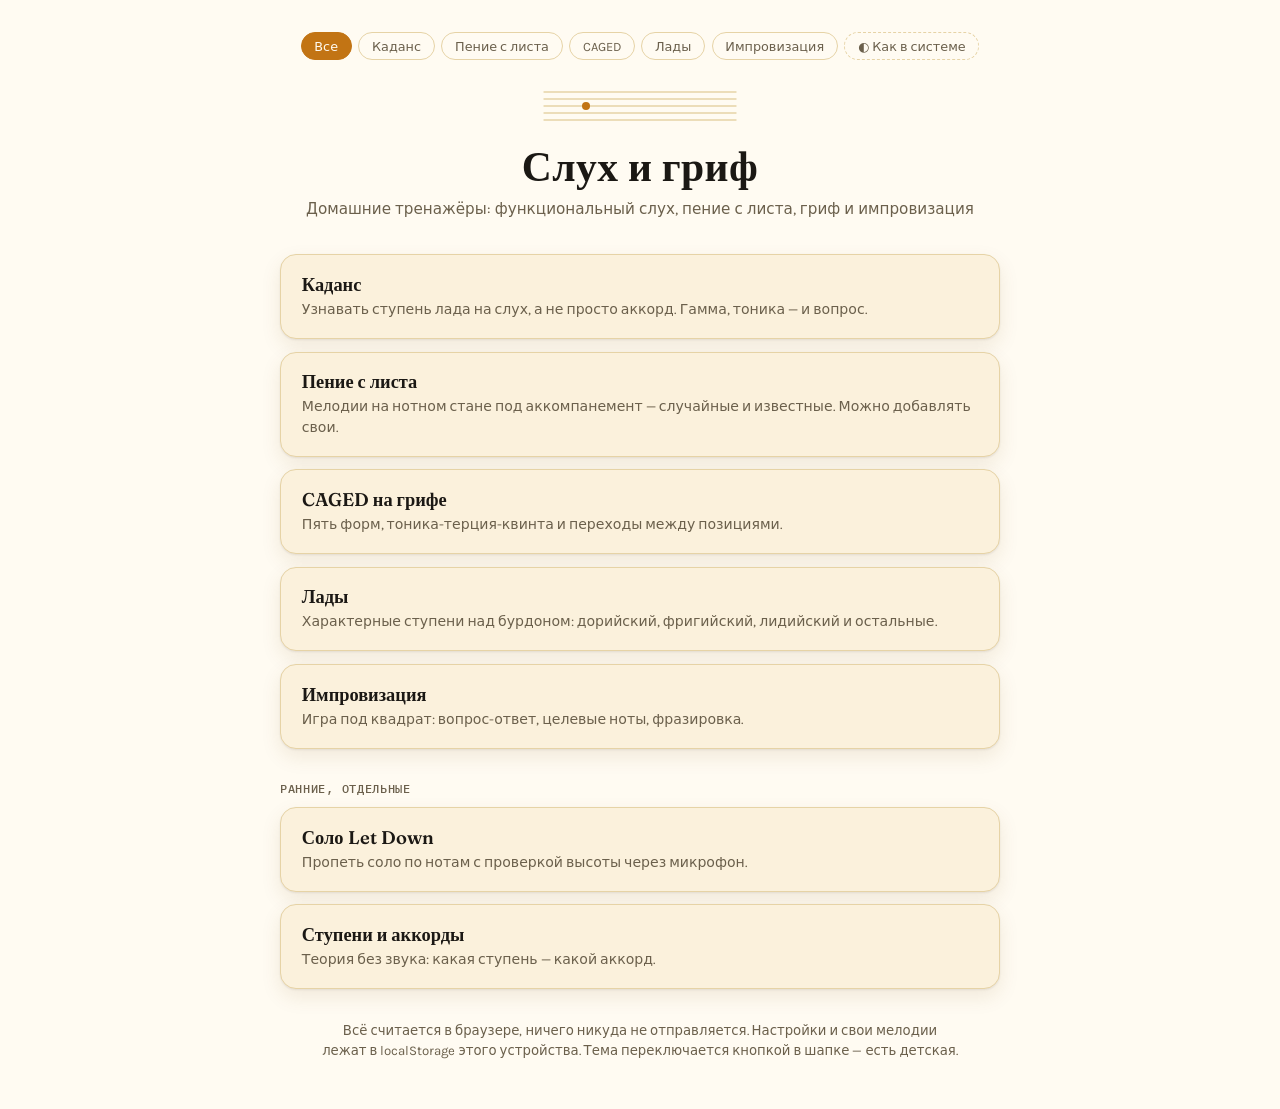
==== index.html @ bdaf2ca6 "Тренажёры слуха: титульная страница, детская тема, три кота" ====
<!doctype html>
<meta charset="utf-8">
<meta name="viewport" content="width=device-width, initial-scale=1">
<title>Слух и гриф — тренажёры</title>
<link rel="stylesheet" href="https://fonts.googleapis.com/css2?family=Fraunces:opsz,wght@9..144,400;9..144,500;9..144,600;9..144,700&family=Karla:wght@400;500;600;700&family=IBM+Plex+Mono:wght@400;500&display=swap">
<script src="ear-theme.js"></script>
<link rel="stylesheet" href="ear-common.css">
<link rel="stylesheet" href="ear-kid.css">
<style>
  .page{ max-width:760px; }
  .cards{ display:grid; gap:.8rem; }
  .card{
    display:block; text-decoration:none; color:inherit;
    background:var(--paper-raised); border:1px solid var(--line); border-radius:16px;
    padding:1.1rem 1.3rem; box-shadow:var(--shadow);
    transition:border-color .15s ease, transform .1s ease;
  }
  .card:hover{ border-color:var(--brass); transform:translateY(-2px); }
  .card h2{ font-size:1.15rem; font-weight:600; margin-bottom:.25rem; }
  .card p{ margin:0; font-size:.88rem; color:var(--muted); line-height:1.45; }
  :root[data-theme="kid"] .card{ border-width:2px; border-radius:26px; }
  :root[data-theme="kid"] .card h2{ font-size:1.3rem; font-weight:700; }
  .group{ margin-top:2rem; }
  .group h3{
    font-family:var(--font-mono); font-size:.72rem; font-weight:500; text-transform:uppercase;
    letter-spacing:.06em; color:var(--muted); margin:0 0 .7rem;
  }
</style>

<div class="page">
  <nav class="site-nav" aria-label="Тренажёры">
    <a href="index.html" aria-current="page">Все</a>
    <a href="cadence.html">Каданс</a>
    <a href="solfege.html">Пение с листа</a>
    <a href="caged.html">CAGED</a>
    <a href="modes.html">Лады</a>
    <a href="improv.html">Импровизация</a>
  </nav>

  <header class="hero">
    <svg class="staff" viewBox="0 0 200 40" aria-hidden="true">
      <line x1="4" y1="8" x2="196" y2="8"/><line x1="4" y1="15" x2="196" y2="15"/>
      <line x1="4" y1="22" x2="196" y2="22"/><line x1="4" y1="29" x2="196" y2="29"/>
      <line x1="4" y1="36" x2="196" y2="36"/><circle cx="46" cy="22" r="4"/>
    </svg>
    <h1>Слух и гриф</h1>
    <p class="tagline">Домашние тренажёры: функциональный слух, пение с листа, гриф и импровизация</p>
  </header>

  <main>
    <div class="cards">
      <a class="card" href="cadence.html">
        <h2>Каданс</h2>
        <p>Узнавать ступень лада на слух, а не просто аккорд. Гамма, тоника — и вопрос.</p>
      </a>
      <a class="card" href="solfege.html">
        <h2>Пение с листа</h2>
        <p>Мелодии на нотном стане под аккомпанемент — случайные и известные. Можно добавлять свои.</p>
      </a>
      <a class="card" href="caged.html">
        <h2>CAGED на грифе</h2>
        <p>Пять форм, тоника-терция-квинта и переходы между позициями.</p>
      </a>
      <a class="card" href="modes.html">
        <h2>Лады</h2>
        <p>Характерные ступени над бурдоном: дорийский, фригийский, лидийский и остальные.</p>
      </a>
      <a class="card" href="improv.html">
        <h2>Импровизация</h2>
        <p>Игра под квадрат: вопрос-ответ, целевые ноты, фразировка.</p>
      </a>
    </div>

    <div class="group">
      <h3>Ранние, отдельные</h3>
      <div class="cards">
        <a class="card" href="ear_trainer.html">
          <h2>Соло Let Down</h2>
          <p>Пропеть соло по нотам с проверкой высоты через микрофон.</p>
        </a>
        <a class="card" href="theory_trainer.html">
          <h2>Ступени и аккорды</h2>
          <p>Теория без звука: какая ступень — какой аккорд.</p>
        </a>
      </div>
    </div>

    <p class="notes">
      Всё считается в браузере, ничего никуда не отправляется. Настройки и свои мелодии лежат
      в localStorage этого устройства. Тема переключается кнопкой в шапке — есть детская.
    </p>
  </main>
</div>
---- ear-common.css ----
:root{
    --ink:#1b1814;
    --paper:#fffbf2;
    --paper-raised:#fbf1dc;
    --line:#e6d3a6;
    --muted:#6b604c;
    --brass:#c27414;
    --brass-deep:#94550a;
    --brass-tint:#ffe3ad;
    --on-brass:#fffaf0;
    color-scheme:light;
    --good:#16894a;
    --good-bg:#d9f5e3;
    --bad:#d2302a;
    --bad-bg:#fde0dc;
    --shadow:0 1px 2px rgba(33,29,26,.08), 0 8px 20px rgba(120,80,20,.10);
    --tone-r:#d27a0a; --tone-3:#15994f; --tone-5:#2266dd; --tone-7:#a032c8; --tone-char:#e8361c; --tone-x:#8a7f6a;
    --wood:#f3e2bb; --fret:#c4a36a; --string:#7d6a48; --inlay:#e0c68c; --dot-text:#ffffff;
    --font-display:'Fraunces', Georgia, 'Times New Roman', serif;
    --font-body:'Karla', 'Segoe UI', system-ui, sans-serif;
    --font-mono:'IBM Plex Mono', 'SFMono-Regular', Consolas, monospace;
  }
  @media (prefers-color-scheme: dark){
    :root:not([data-theme="light"]):not([data-theme="kid"]){
      --ink:#fbf3e2;
      --paper:#16120c;
      --paper-raised:#231b10;
      --line:#57432a;
      --muted:#c4b391;
      --brass:#ffb040;
      --brass-deep:#ffc870;
      --brass-tint:#4d3410;
      --on-brass:#1b1206;
    color-scheme:dark;
      --good:#4ee08c;
      --good-bg:#12351f;
      --bad:#ff6f66;
      --bad-bg:#43191a;
      --shadow:0 1px 2px rgba(0,0,0,.5), 0 10px 26px rgba(0,0,0,.45);
      --tone-r:#ffb03a; --tone-3:#3fe486; --tone-5:#5ca8ff; --tone-7:#dc8cff; --tone-char:#ff5f3d; --tone-x:#a8997a;
      --wood:#3b2d1b; --fret:#8a6c42; --string:#c9b187; --inlay:#5e4a2c; --dot-text:#14100a;
    }
  }
  :root[data-theme="dark"]{
    --ink:#fbf3e2;
    --paper:#16120c;
    --paper-raised:#231b10;
    --line:#57432a;
    --muted:#c4b391;
    --brass:#ffb040;
    --brass-deep:#ffc870;
    --brass-tint:#4d3410;
    --on-brass:#1b1206;
    color-scheme:dark;
    --good:#4ee08c;
    --good-bg:#12351f;
    --bad:#ff6f66;
    --bad-bg:#43191a;
    --shadow:0 1px 2px rgba(0,0,0,.5), 0 10px 26px rgba(0,0,0,.45);
    --tone-r:#ffb03a; --tone-3:#3fe486; --tone-5:#5ca8ff; --tone-7:#dc8cff; --tone-char:#ff5f3d; --tone-x:#a8997a;
    --wood:#3b2d1b; --fret:#8a6c42; --string:#c9b187; --inlay:#5e4a2c; --dot-text:#14100a;
  }

  *{ box-sizing:border-box; }
  body{
    margin:0;
    background:var(--paper);
    color:var(--ink);
    font-family:var(--font-body);
    -webkit-font-smoothing:antialiased;
  }
  .page{
    max-width:920px;
    margin:0 auto;
    padding-inline:20px;
    padding-block:32px 48px;
  }
  h1,h2{ font-family:var(--font-display); margin:0; text-wrap:balance; }
  button{ font-family:inherit; }
  :focus-visible{ outline:2px solid var(--brass); outline-offset:2px; }

  .hero{ text-align:center; margin-bottom:2.25rem; }
  .staff{ width:200px; max-width:60%; height:auto; margin:0 auto 1rem; display:block; }
  .staff line{ stroke:var(--line); stroke-width:1.4; stroke-linecap:round; }
  .staff circle{ fill:var(--brass); }
  .hero h1{ font-size:clamp(2rem, 5vw, 2.6rem); font-weight:600; letter-spacing:.01em; }
  .tagline{ margin:.5rem 0 0; color:var(--muted); font-size:.95rem; }

  .layout{
    display:grid;
    grid-template-columns:1fr 300px;
    gap:2rem;
    align-items:start;
  }
  @media (max-width:760px){
    .layout{ grid-template-columns:1fr; }
  }

  .trainer{
    background:var(--paper-raised);
    border:1px solid var(--line);
    border-radius:16px;
    padding:1.75rem;
    box-shadow:var(--shadow);
  }

  .tabs{
    display:flex;
    border:1px solid var(--line);
    border-radius:999px;
    overflow:hidden;
    margin-bottom:1.5rem;
  }
  .tabs button{
    flex:1;
    padding:.6rem 0;
    border:none;
    background:var(--paper);
    color:var(--muted);
    font-size:.9rem;
    font-weight:600;
    cursor:pointer;
  }
  .tabs button.active{ background:var(--brass); color:var(--on-brass); }

  .context-bar{
    display:flex;
    justify-content:space-between;
    gap:1rem;
    flex-wrap:wrap;
    font-family:var(--font-mono);
    font-size:.75rem;
    letter-spacing:.03em;
    color:var(--muted);
    text-transform:uppercase;
    margin-bottom:1.5rem;
  }
  #keyReadout{ color:var(--brass-deep); font-weight:500; }

  .stage{
    display:flex;
    flex-direction:column;
    align-items:center;
    gap:.75rem;
    margin-bottom:1.5rem;
  }
  .play-btn{
    display:inline-flex;
    align-items:center;
    gap:.6rem;
    padding:.9rem 1.75rem;
    border:none;
    border-radius:999px;
    background:var(--brass);
    color:var(--on-brass);
    font-size:1rem;
    font-weight:600;
    cursor:pointer;
    box-shadow:var(--shadow);
    transition:background .15s ease, transform .15s ease;
  }
  .play-btn:hover{ background:var(--brass-deep); transform:translateY(-1px); }
  .play-btn:active{ transform:translateY(0); }
  .play-btn svg{ width:16px; height:16px; fill:currentColor; }

  .ghost-btn{
    background:transparent;
    border:1px solid var(--line);
    color:var(--muted);
    padding:.5rem 1.1rem;
    border-radius:999px;
    font-size:.85rem;
    cursor:pointer;
    transition:border-color .15s ease, color .15s ease;
  }
  .ghost-btn:hover{ border-color:var(--brass); color:var(--brass-deep); }

  .feedback{
    min-height:2.4rem;
    display:flex;
    align-items:center;
    justify-content:center;
    text-align:center;
    font-size:.95rem;
    font-weight:600;
    border-radius:10px;
    padding:0 .75rem;
    margin-bottom:1.25rem;
    color:var(--muted);
  }
  .feedback.good{ background:var(--good-bg); color:var(--good); }
  .feedback.bad{ background:var(--bad-bg); color:var(--bad); }

  .degrees{
    display:flex;
    flex-wrap:wrap;
    gap:.6rem;
    justify-content:center;
    margin-bottom:1.25rem;
  }
  .degree-tile{
    flex:1 1 64px;
    max-width:88px;
    display:flex;
    flex-direction:column;
    align-items:center;
    gap:.15rem;
    padding:.85rem .5rem .65rem;
    background:var(--paper);
    border:1.5px solid var(--line);
    border-radius:12px;
    cursor:pointer;
    transition:border-color .15s ease, background .15s ease, transform .1s ease;
  }
  .degree-tile:hover:not(:disabled){ border-color:var(--brass); transform:translateY(-2px); }
  .degree-tile:disabled{ cursor:default; }
  .degree-tile .roman{ font-family:var(--font-display); font-size:1.5rem; font-weight:600; line-height:1; }
  .degree-tile .chordname{ font-family:var(--font-mono); font-size:.68rem; color:var(--muted); }
  .degree-tile.is-correct{ background:var(--good-bg); border-color:var(--good); }
  .degree-tile.is-correct .roman{ color:var(--good); }
  .degree-tile.is-wrong{ background:var(--bad-bg); border-color:var(--bad); }
  .degree-tile.is-wrong .roman{ color:var(--bad); }
  .degrees.sevenths .degree-tile{ max-width:118px; flex-basis:88px; }
  .degrees.sevenths .roman{ font-size:1.1rem; letter-spacing:-0.01em; }
  .degrees.sevenths .chordname{ font-size:.62rem; }
  @media (prefers-reduced-motion: no-preference){
    .degree-tile.is-wrong{ animation:shake .3s ease; }
  }
  @keyframes shake{
    0%,100%{ transform:translateX(0); }
    25%{ transform:translateX(-3px); }
    75%{ transform:translateX(3px); }
  }

  .slots{
    display:flex;
    flex-wrap:wrap;
    gap:.5rem;
    justify-content:center;
    margin-bottom:1.25rem;
  }
  .slot{
    min-width:72px;
    padding:.55rem .5rem;
    display:flex;
    flex-direction:column;
    align-items:center;
    gap:.1rem;
    border:1.5px dashed var(--line);
    border-radius:10px;
    background:var(--paper);
    transition:border-color .15s ease, background .15s ease;
  }
  .slot-mark{ font-family:var(--font-mono); font-size:.62rem; color:var(--muted); }
  .slot-sym{ font-family:var(--font-display); font-size:1.15rem; font-weight:600; min-height:1.3em; }
  .slot-name{ font-family:var(--font-mono); font-size:.62rem; color:var(--muted); min-height:1em; }
  .slot-correct{ display:block; font-family:var(--font-mono); font-size:.62rem; color:var(--good); margin-top:.2rem; }
  .slot.is-current{ border-style:solid; border-color:var(--brass); box-shadow:0 0 0 3px var(--brass-tint); }
  .slot.is-correct{ border-style:solid; border-color:var(--good); background:var(--good-bg); }
  .slot.is-correct .slot-sym{ color:var(--good); }
  .slot.is-wrong{ border-style:solid; border-color:var(--bad); background:var(--bad-bg); }
  .slot.is-wrong .slot-sym{ color:var(--bad); }

  .prog-name{
    text-align:center;
    font-size:.85rem;
    font-style:italic;
    color:var(--brass-deep);
    margin:-.5rem 0 1.25rem;
  }

  .next-btn{
    display:block;
    margin:0 auto;
    background:transparent;
    border:1.5px solid var(--brass);
    color:var(--brass-deep);
    padding:.6rem 1.4rem;
    border-radius:999px;
    font-weight:600;
    cursor:pointer;
    transition:background .15s ease, color .15s ease;
  }
  .next-btn:hover{ background:var(--brass); color:var(--on-brass); }

  .settings{
    background:var(--paper-raised);
    border:1px solid var(--line);
    border-radius:16px;
    padding:1.5rem;
    display:flex;
    flex-direction:column;
    gap:1.1rem;
    box-shadow:var(--shadow);
  }
  @media (min-width:761px){
    .settings{ position:sticky; top:calc(env(safe-area-inset-top,0px) + 16px); }
  }
  .settings h2{ font-size:1.1rem; font-weight:600; margin-bottom:.15rem; }
  .settings label{ display:flex; flex-direction:column; gap:.35rem; font-size:.85rem; color:var(--muted); }
  .settings select, .settings input[type="range"]{ font-family:var(--font-body); }
  select{
    font-size:.95rem;
    color:var(--ink);
    background:var(--paper);
    border:1px solid var(--line);
    border-radius:8px;
    padding:.5rem .6rem;
  }
  input[type="range"]{ accent-color:var(--brass); width:100%; }

  .mode-toggle{
    display:flex;
    border:1px solid var(--line);
    border-radius:999px;
    overflow:hidden;
  }
  .mode-toggle button{
    flex:1;
    padding:.5rem 0;
    border:none;
    background:var(--paper);
    color:var(--muted);
    font-size:.85rem;
    font-weight:600;
    cursor:pointer;
  }
  .mode-toggle button.active{ background:var(--brass); color:var(--on-brass); }
  .mode-toggle.is-disabled{ opacity:.5; }
  .mode-toggle button:disabled{ cursor:not-allowed; }

  .checkbox{
    flex-direction:row !important;
    align-items:center;
    gap:.55rem !important;
    font-size:.85rem;
    color:var(--ink);
    cursor:pointer;
  }
  .checkbox input{ accent-color:var(--brass); width:16px; height:16px; flex:none; }

  .level-caption{
    font-family:var(--font-mono);
    font-size:.78rem;
    color:var(--brass-deep);
    margin-top:-.5rem;
  }

  .stats{
    display:grid;
    grid-template-columns:1fr 1fr;
    gap:.6rem;
  }
  .stat{
    background:var(--paper);
    border:1px solid var(--line);
    border-radius:10px;
    padding:.6rem;
    text-align:center;
  }
  .stat-value{
    display:block;
    font-family:var(--font-mono);
    font-variant-numeric:tabular-nums;
    font-size:1.25rem;
    font-weight:500;
    color:var(--brass-deep);
  }
  .stat-label{ font-size:.68rem; color:var(--muted); text-transform:uppercase; letter-spacing:.04em; }

  .reset-btn{
    background:transparent;
    border:none;
    color:var(--muted);
    font-size:.78rem;
    text-decoration:underline;
    cursor:pointer;
    padding:0;
    align-self:flex-start;
  }
  .reset-btn:hover{ color:var(--bad); }

  .ghost-btn.active{ background:var(--brass); border-color:var(--brass); color:var(--on-brass); }

  .theory{
    margin-top:2rem;
    background:var(--paper-raised);
    border:1px solid var(--line);
    border-radius:16px;
    padding:1.5rem 1.75rem;
    box-shadow:var(--shadow);
  }
  .theory-head{
    display:flex;
    align-items:center;
    justify-content:space-between;
    gap:1rem;
    flex-wrap:wrap;
    margin-bottom:1rem;
  }
  .theory-head h2{ font-size:1.05rem; font-weight:600; }
  .theory-head h2 span{ color:var(--brass-deep); }
  .theory-table-wrap{ overflow-x:auto; }
  .theory-table{
    width:100%;
    min-width:640px;
    border-collapse:collapse;
    font-size:.85rem;
  }
  .theory-table th, .theory-table td{
    text-align:left;
    padding:.5rem .6rem;
    border-bottom:1px solid var(--line);
    white-space:nowrap;
  }
  .theory-table th{
    font-family:var(--font-mono);
    font-size:.68rem;
    text-transform:uppercase;
    letter-spacing:.03em;
    color:var(--muted);
    font-weight:500;
  }
  .theory-table td:first-child{ font-family:var(--font-display); font-weight:600; font-size:1rem; }
  .theory-table td:nth-child(3), .theory-table td:nth-child(4){ font-family:var(--font-mono); font-size:.8rem; color:var(--muted); }
  .theory-table tbody tr:last-child td{ border-bottom:none; }
  .theory-note{ margin:.9rem 0 0; font-size:.78rem; color:var(--muted); }

  .notes{
    max-width:640px;
    margin:2rem auto 0;
    text-align:center;
    color:var(--muted);
    font-size:.83rem;
    line-height:1.5;
  }

  /* ---- общее для новых тренажёров ---- */
  .site-nav{ display:flex; flex-wrap:wrap; gap:.4rem; justify-content:center; margin-bottom:1.5rem; }
  .site-nav a{
    font-size:.8rem; color:var(--muted); text-decoration:none;
    padding:.35rem .8rem; border:1px solid var(--line); border-radius:999px;
  }
  .site-nav a:hover{ border-color:var(--brass); color:var(--brass-deep); }
  .site-nav a[aria-current="page"]{ background:var(--brass); border-color:var(--brass); color:var(--on-brass); }
  .theme-btn{
    font:inherit; font-size:.8rem; color:var(--muted); background:transparent; cursor:pointer;
    padding:.35rem .8rem; border:1px dashed var(--line); border-radius:999px;
  }
  .theme-btn:hover{ border-color:var(--brass); color:var(--brass-deep); }
  .btn-row{ display:flex; flex-wrap:wrap; gap:.5rem; justify-content:center; }
  .hint{ font-size:.78rem; color:var(--muted); margin:0; line-height:1.45; }
  .status{ font-size:.78rem; color:var(--brass-deep); }
  .field-row{ display:grid; grid-template-columns:1fr 1fr; gap:.6rem; }
  .kbd{ font-family:var(--font-mono); font-size:.72rem; border:1px solid var(--line); border-radius:4px; padding:0 .3rem; }
  [hidden]{ display:none !important; }
  .layout > *{ min-width:0; }

  /* ---- гриф (общий для CAGED, «Ладов», «Импровизации») ---- */

  .board-wrap{ overflow-x:auto; margin:0 -.5rem 1rem; padding:0 .5rem; }
  .board{ display:block; width:100%; min-width:640px; height:auto; }
  .board .wood{ fill:var(--wood); }
  .board .fret{ stroke:var(--fret); stroke-width:2; }
  .board .nut{ stroke:var(--ink); stroke-width:5; }
  .board .string{ stroke:var(--string); }
  .board .inlay{ fill:var(--inlay); }
  .board .fretnum{ fill:var(--muted); font:500 12px var(--font-mono); text-anchor:middle; }
  .board .dot circle{ stroke:var(--paper-raised); stroke-width:2; }
  .board .dot text{ fill:var(--dot-text); font:700 12px var(--font-body); text-anchor:middle; dominant-baseline:central; pointer-events:none; }
  .board .dot.r circle{ fill:var(--tone-r); }
  .board .dot.t3 circle{ fill:var(--tone-3); }
  .board .dot.t5 circle{ fill:var(--tone-5); }
  .board .dot.plain circle{ fill:var(--tone-x); }
  .board .dot.scale circle{ fill:var(--paper); stroke:var(--muted); stroke-width:2; }
  .board .dot.scale text{ fill:var(--ink); font-weight:600; }
  .board .dot.scale.r circle{ stroke:var(--tone-r); stroke-width:2.5; }
  .board .dot.scale.r text{ fill:var(--tone-r); font-weight:700; }
  .board .dot.dim{ opacity:.22; }
  .board .dot.ask circle{ fill:var(--ink); stroke:var(--brass); stroke-width:4; }
  .board .dot.ask text{ fill:var(--paper); }
  .board .dot.playing circle{ stroke:var(--ink); stroke-width:3; }
  .board .mute{ fill:var(--muted); font:600 15px var(--font-body); text-anchor:middle; dominant-baseline:central; }
  .board .region rect{ fill:var(--brass-tint); opacity:.55; }
  .board .region.active rect{ fill:var(--brass); opacity:.16; }
  .board .region text{ fill:var(--muted); font:600 13px var(--font-display); text-anchor:middle; }
  .board .region.active text{ fill:var(--brass-deep); }
  @media (prefers-reduced-motion: no-preference){
    .board .dot.ask circle{ animation:pulse 1.1s ease-in-out infinite; transform-box:fill-box; transform-origin:center; }
  }
  @keyframes pulse{ 50%{ transform:scale(1.15); } }
  .board .dot.t7 circle{ fill:var(--tone-7); }
  .board .dot.scale.char circle{ fill:var(--tone-char); stroke:var(--paper-raised); stroke-width:2; }
  .board .dot.scale.char text{ fill:var(--dot-text); font-weight:700; }
  .board .dot.char circle{ fill:var(--tone-char); }
  .board .dot.target circle{ fill:none; stroke:var(--tone-char); stroke-width:3.5; }
  .board .dot.phrase circle{ fill:var(--ink); }
  .board .dot.phrase text{ fill:var(--paper); }
  .board .dot.phrase.now circle{ fill:var(--brass); }
  .board .dot.faint{ opacity:.35; }
---- ear-kid.css ----
/* Детская тема: data-theme="kid".
   Подключается после ear-common.css — переопределяет токены и увеличивает всё,
   по чему надо попадать пальцем. Тёмного варианта у неё нет: она всегда светлая. */

:root[data-theme="kid"]{
  color-scheme:light;

  --ink:#232946;
  --paper:#eef4ff;
  --paper-raised:#ffffff;
  --line:#b9cdf5;
  --muted:#5d6f96;

  --brass:#ff7a3d;
  --brass-deep:#c33f06;
  --brass-tint:#ffe2d0;
  --on-brass:#ffffff;

  --good:#0f9d63;
  --good-bg:#d4f7e8;
  --bad:#e11d48;
  --bad-bg:#ffe0e7;

  --shadow:0 2px 0 rgba(35,41,70,.10), 0 10px 22px rgba(61,110,255,.13);

  --tone-r:#ff6a2b; --tone-3:#0f9d63; --tone-5:#2f7cf6; --tone-7:#9333ea;
  --tone-char:#e5177b; --tone-x:#8296bb;

  --wood:#ffe3b8; --fret:#c99b5c; --string:#7a6039; --inlay:#ffd08a; --dot-text:#ffffff;

  /* Шрифты подгружает ear-theme.js при первом включении темы. */
  --font-display:'Comfortaa', 'Nunito', 'Segoe UI', system-ui, sans-serif;
  --font-body:'Nunito', 'Segoe UI', system-ui, sans-serif;

  --kid-r:20px;
}

/* ---------- фон в лапках ---------- */

:root[data-theme="kid"] body{
  background-color:var(--paper);
  background-image:url("data:image/svg+xml;utf8,\
<svg xmlns='http://www.w3.org/2000/svg' width='180' height='180' viewBox='0 0 180 180'>\
<g fill='%232f7cf6' fill-opacity='0.055'>\
<g transform='translate(30 34) rotate(-18)'>\
<ellipse cx='0' cy='10' rx='11' ry='9'/><circle cx='-11' cy='-5' r='4.2'/>\
<circle cx='-4' cy='-10' r='4.6'/><circle cx='4' cy='-10' r='4.6'/><circle cx='11' cy='-5' r='4.2'/>\
</g>\
<g transform='translate(122 104) rotate(14)'>\
<ellipse cx='0' cy='10' rx='11' ry='9'/><circle cx='-11' cy='-5' r='4.2'/>\
<circle cx='-4' cy='-10' r='4.6'/><circle cx='4' cy='-10' r='4.6'/><circle cx='11' cy='-5' r='4.2'/>\
</g>\
</g></svg>");
  background-attachment:fixed;
}

/* ---------- крупнее и круглее ---------- */

:root[data-theme="kid"] .hero h1{ font-weight:700; letter-spacing:-.01em; }
:root[data-theme="kid"] .tagline{ font-size:1.02rem; }

:root[data-theme="kid"] .trainer,
:root[data-theme="kid"] .settings,
:root[data-theme="kid"] .theory{
  border-width:2px;
  border-radius:calc(var(--kid-r) + 6px);
}

:root[data-theme="kid"] .site-nav a,
:root[data-theme="kid"] .theme-btn{
  font-size:.92rem;
  font-weight:700;
  border-width:2px;
  padding:.45rem 1rem;
}
:root[data-theme="kid"] .theme-btn{ border-style:solid; }
:root[data-theme="kid"] .theme-btn svg{ width:1em; height:1em; vertical-align:-.12em; margin-right:.3em; fill:currentColor; }

:root[data-theme="kid"] .tabs,
:root[data-theme="kid"] .mode-toggle{ border-width:2px; }
:root[data-theme="kid"] .tabs button,
:root[data-theme="kid"] .mode-toggle button{ font-size:1rem; font-weight:700; padding-block:.8rem; }

:root[data-theme="kid"] .play-btn{
  font-size:1.2rem;
  font-weight:700;
  padding:1.05rem 2.2rem;
  border:3px solid var(--brass-deep);
}
:root[data-theme="kid"] .play-btn svg{ width:20px; height:20px; }

:root[data-theme="kid"] .ghost-btn,
:root[data-theme="kid"] .next-btn{
  font-size:.98rem;
  font-weight:700;
  border-width:2px;
  padding:.62rem 1.3rem;
}

:root[data-theme="kid"] .degree-tile,
:root[data-theme="kid"] .slot{
  border-width:2.5px;
  border-radius:var(--kid-r);
  padding:1rem .6rem .8rem;
}
:root[data-theme="kid"] .degree-tile{ max-width:104px; flex-basis:78px; }
:root[data-theme="kid"] .degree-tile .roman{ font-size:1.55rem; font-weight:700; line-height:1.05; text-align:center; }
:root[data-theme="kid"] .degree-tile .chordname{ font-size:.78rem; font-weight:700; font-family:var(--font-body); }
:root[data-theme="kid"] .degrees.sevenths .degree-tile{ max-width:130px; flex-basis:100px; }
:root[data-theme="kid"] .degrees.sevenths .roman{ font-size:1.25rem; }

:root[data-theme="kid"] .degree-tile:hover:not(:disabled){ transform:translateY(-3px) rotate(-1.5deg); }
:root[data-theme="kid"] .degree-tile.is-correct{ border-width:3px; }

:root[data-theme="kid"] .stat,
:root[data-theme="kid"] .score,
:root[data-theme="kid"] .coach,
:root[data-theme="kid"] .feedback{ border-radius:var(--kid-r); }
:root[data-theme="kid"] .stat{ border-width:2px; }
:root[data-theme="kid"] .stat-value{ font-size:1.5rem; font-weight:700; }

:root[data-theme="kid"] .feedback{ font-size:1.08rem; font-weight:700; min-height:2.8rem; }
:root[data-theme="kid"] .settings label{ font-size:.92rem; }
:root[data-theme="kid"] select{ border-width:2px; border-radius:12px; padding:.55rem .6rem; font-size:1rem; }
:root[data-theme="kid"] .checkbox input{ width:20px; height:20px; }
:root[data-theme="kid"] .kbd{ border-width:2px; border-radius:6px; }

/* Похвала заметнее: маленький подскок вместо ровного фона. */
@media (prefers-reduced-motion: no-preference){
  :root[data-theme="kid"] .degree-tile.is-correct{ animation:kid-hop .38s ease; }
  @keyframes kid-hop{
    0%,100%{ transform:translateY(0) scale(1); }
    40%{ transform:translateY(-7px) scale(1.06); }
  }
}

/* ---------- три кота ---------- */

.kid-cats{ display:none; }

:root[data-theme="kid"] .kid-cats{
  display:block;
  width:min(340px, 74%);
  margin:.4rem auto 1.6rem;
  pointer-events:none;
}
:root[data-theme="kid"] .kid-cats svg{ display:block; width:100%; height:auto; overflow:visible; }

.kid-cats .fur-a{ fill:#f59331; }
.kid-cats .fur-a-dark{ fill:#d9721a; }
.kid-cats .fur-b{ fill:#93a6c2; }
.kid-cats .fur-b-dark{ fill:#7186a6; }
.kid-cats .fur-c{ fill:#3c4152; }
.kid-cats .fur-c-dark{ fill:#2b2f3d; }
.kid-cats .bib{ fill:#fffdf8; }
.kid-cats .ear-in{ fill:#ffc2cf; }
.kid-cats .face{ fill:#232946; }
.kid-cats .nose{ fill:#ff8fa8; }
.kid-cats .whisker{ stroke:#232946; stroke-width:1.6; stroke-linecap:round; opacity:.55; fill:none; }
.kid-cats .ground{ stroke:var(--line); stroke-width:2.5; stroke-linecap:round; }

/* Хвост первого кота качается — по одному коту, чтобы не рябило. */
@media (prefers-reduced-motion: no-preference){
  .kid-cats .tail-wag{ transform-box:fill-box; transform-origin:20% 90%; animation:kid-tail 2.6s ease-in-out infinite; }
  @keyframes kid-tail{ 50%{ transform:rotate(-9deg); } }
}
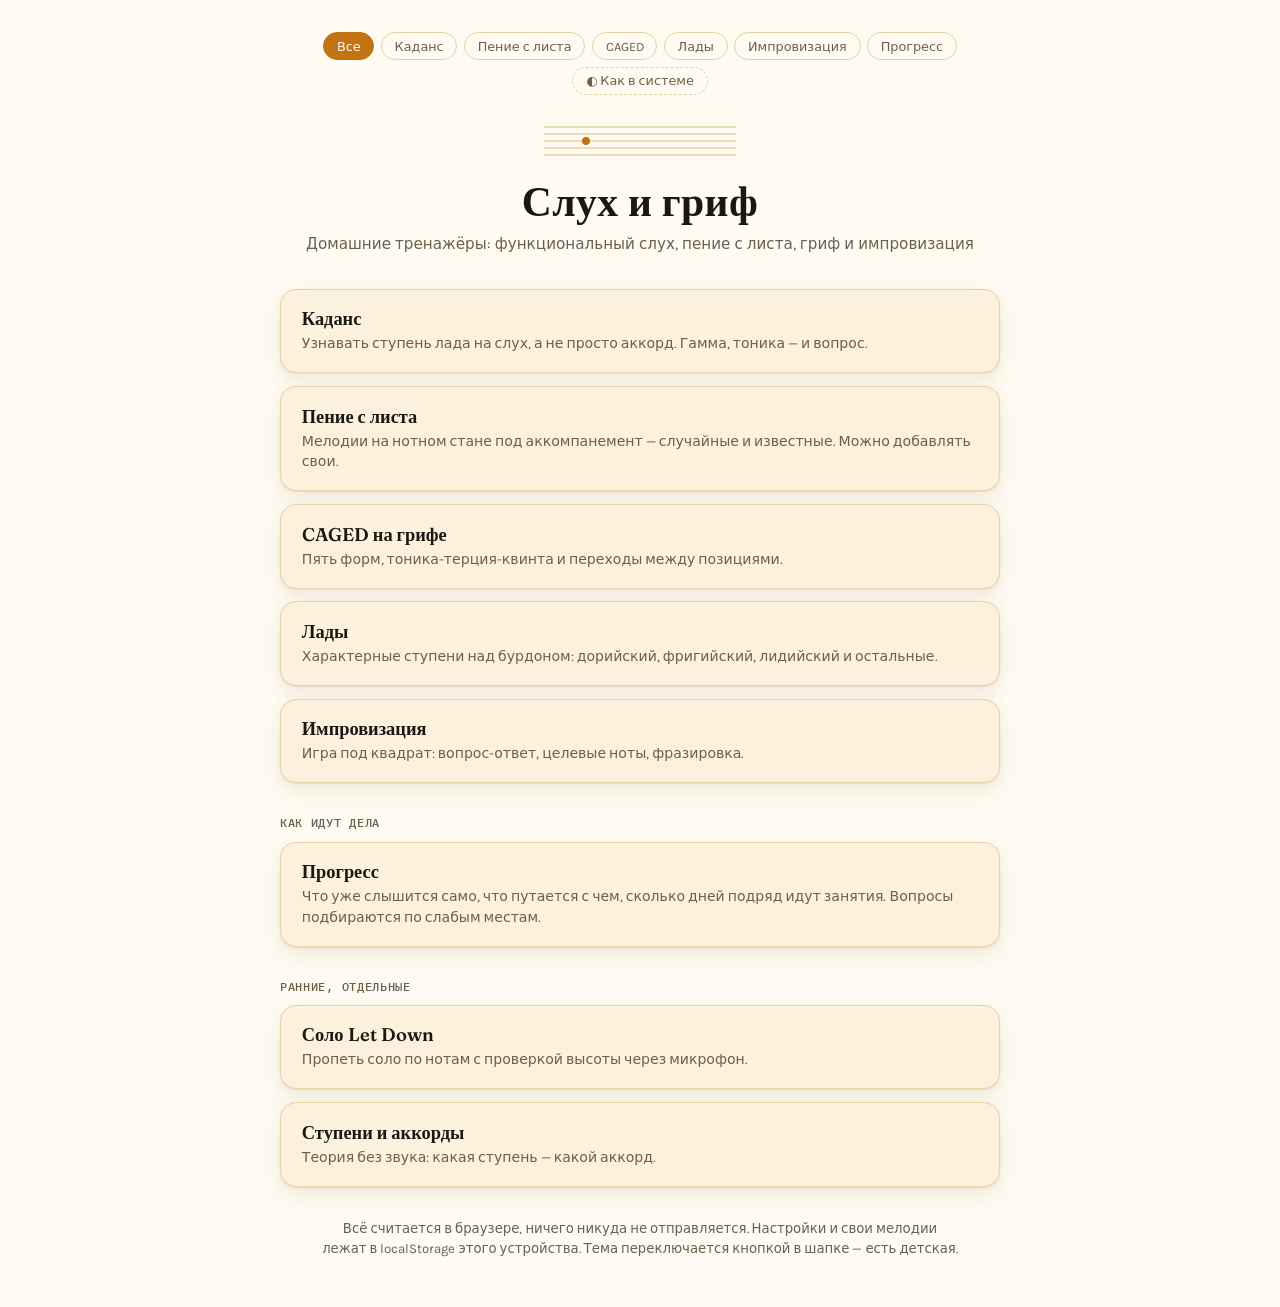
==== commit a0a01e26: "Память тренажёров: журнал ответов, слабые места, подбор вопросов, страница прогресса Тренажёры храни" ====
--- a/index.html
+++ b/index.html
@@ -35,6 +35,7 @@
     <a href="caged.html">CAGED</a>
     <a href="modes.html">Лады</a>
     <a href="improv.html">Импровизация</a>
+    <a href="progress.html">Прогресс</a>
   </nav>
 
   <header class="hero">
@@ -72,6 +73,16 @@
     </div>
 
     <div class="group">
+      <h3>Как идут дела</h3>
+      <div class="cards">
+        <a class="card" href="progress.html">
+          <h2>Прогресс</h2>
+          <p>Что уже слышится само, что путается с чем, сколько дней подряд идут занятия. Вопросы подбираются по слабым местам.</p>
+        </a>
+      </div>
+    </div>
+
+    <div class="group">
       <h3>Ранние, отдельные</h3>
       <div class="cards">
         <a class="card" href="ear_trainer.html">
--- a/ear-common.css
+++ b/ear-common.css
@@ -449,6 +449,11 @@
     padding:.35rem .8rem; border:1px dashed var(--line); border-radius:999px;
   }
   .theme-btn:hover{ border-color:var(--brass); color:var(--brass-deep); }
+  .weak-hint{
+    font-size:.78rem; line-height:1.4; color:var(--muted); margin:-.4rem 0 0;
+  }
+  .weak-hint b{ color:var(--bad); font-weight:600; }
+  .weak-hint a{ color:var(--brass-deep); }
   .btn-row{ display:flex; flex-wrap:wrap; gap:.5rem; justify-content:center; }
   .hint{ font-size:.78rem; color:var(--muted); margin:0; line-height:1.45; }
   .status{ font-size:.78rem; color:var(--brass-deep); }
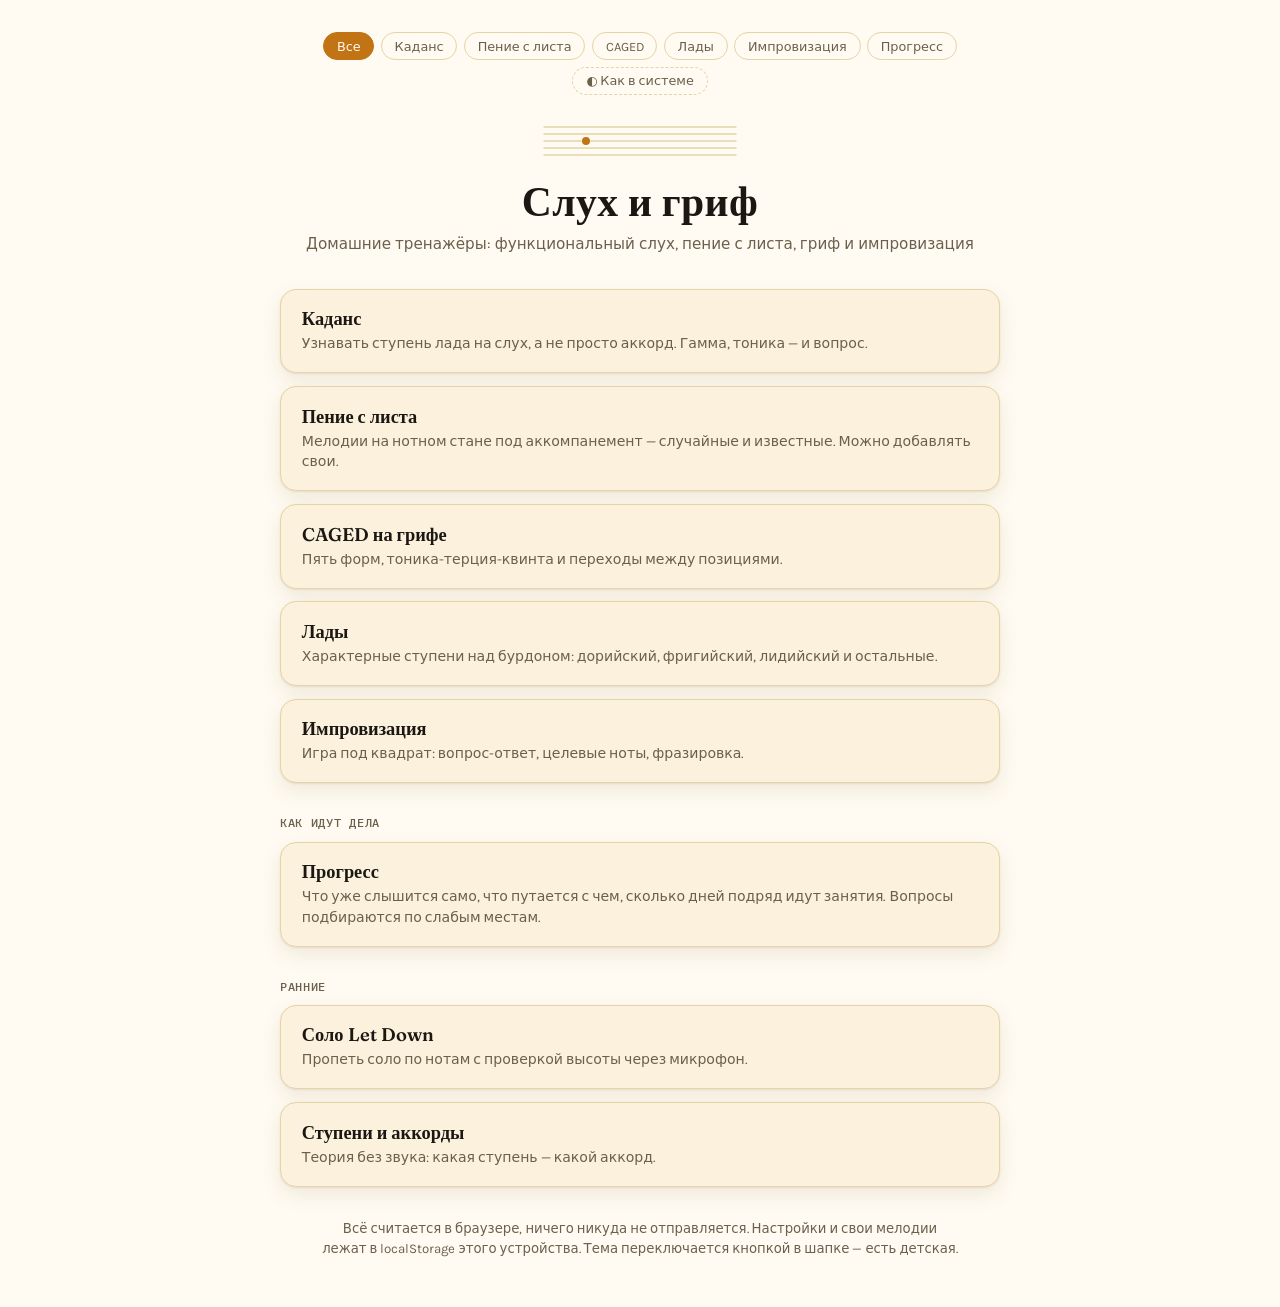
==== commit 6fd47a4f: "Чистка: убран дубль CSS, тоника в импровизации и CAGED, старые страницы в общую систему cadence.html" ====
--- a/index.html
+++ b/index.html
@@ -83,7 +83,7 @@
     </div>
 
     <div class="group">
-      <h3>Ранние, отдельные</h3>
+      <h3>Ранние</h3>
       <div class="cards">
         <a class="card" href="ear_trainer.html">
           <h2>Соло Let Down</h2>
